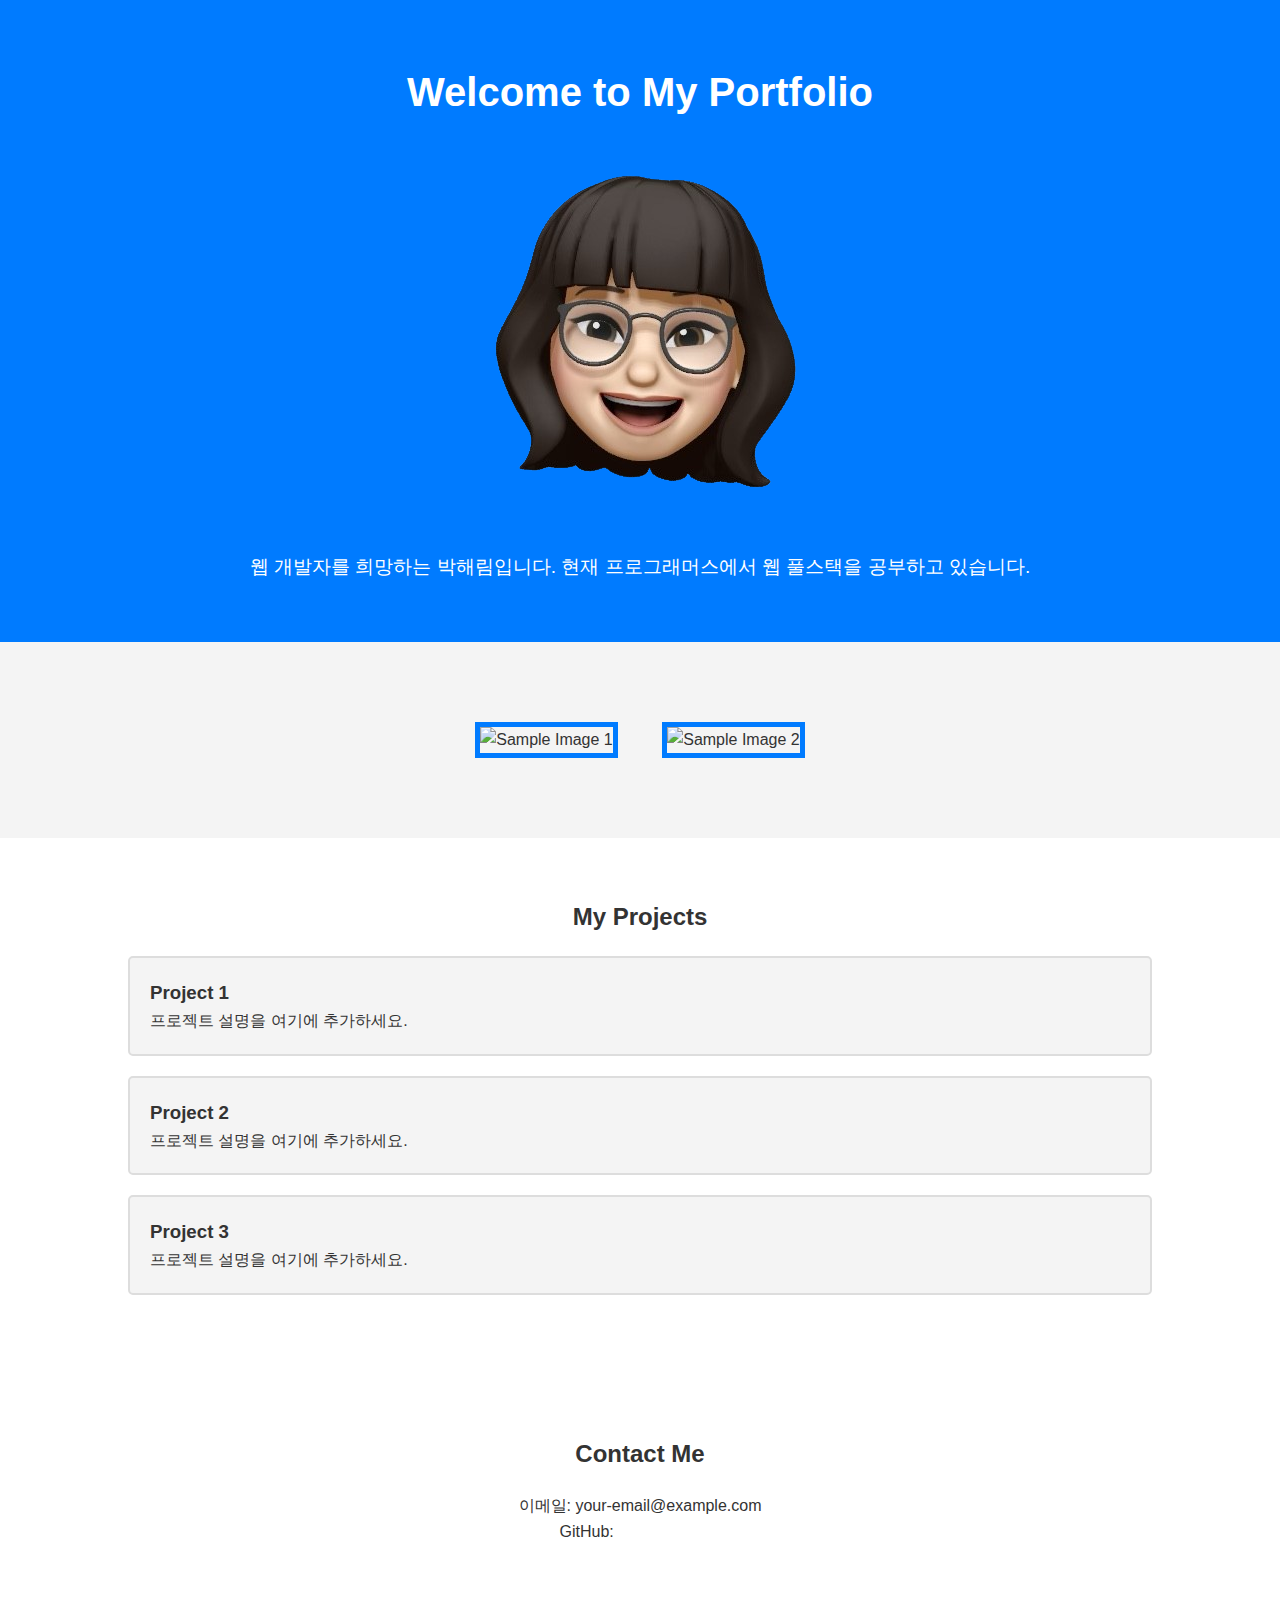
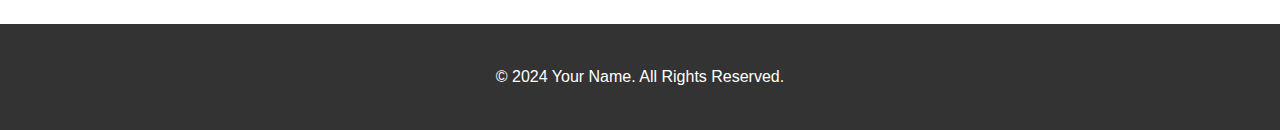
==== main.html @ cd2d1ee6 "pushtest" ====
<!DOCTYPE html>
<html lang="en">
<head>
    <meta charset="UTF-8">
    <meta http-equiv="X-UA-Compatible" content="IE=edge">
    <meta name="viewport" content="width=device-width, initial-scale=1.0">
    <title>Portfolio</title>
    <link rel="stylesheet" href="styles.css">
</head>
<body>
    <!-- 헤더 섹션 -->
    <header class="header">
        <div class="container">
            <h1>Welcome to My Portfolio</h1>
            <img src="image/mimoge.png">
            <p>웹 개발자를 희망하는 박해림입니다. 현재 프로그래머스에서 웹 풀스택을 공부하고 있습니다.</p>
        </div>
    </header>

    <!-- 이미지 섹션 -->
    <section class="image-section">
        <div class="container">
            <img src="your-image1.jpg" alt="Sample Image 1" class="portfolio-image">
            <img src="your-image2.jpg" alt="Sample Image 2" class="portfolio-image">
        </div>
    </section>

    <!-- 프로젝트 섹션 -->
    <section class="projects-section">
        <div class="container">
            <h2>My Projects</h2>
            <div class="project">
                <h3>Project 1</h3>
                <p>프로젝트 설명을 여기에 추가하세요.</p>
            </div>
            <div class="project">
                <h3>Project 2</h3>
                <p>프로젝트 설명을 여기에 추가하세요.</p>
            </div>
            <div class="project">
                <h3>Project 3</h3>
                <p>프로젝트 설명을 여기에 추가하세요.</p>
            </div>
        </div>
    </section>

    <!-- 연락처 섹션 -->
    <section class="contact-section">
        <div class="container">
            <h2>Contact Me</h2>
            <p>이메일: your-email@example.com</p>
            <p>GitHub: <a href="https://github.com/yourusername">yourusername</a></p>
        </div>
    </section>

    <!-- 푸터 섹션 -->
    <footer class="footer">
        <div class="container">
            <p>&copy; 2024 Your Name. All Rights Reserved.</p>
        </div>
    </footer>
</body>
</html>
---- styles.css ----
/* styles.css */

/* 기본 스타일 초기화 */
body, h1, h2, h3, p {
    margin: 0;
    padding: 0;
    font-family: Arial, sans-serif;
}

/* 기본 바디 스타일 */
body {
    background-color: white;
    color: #333;
    line-height: 1.6;
}

/* 컨테이너 */
.container {
    width: 80%;
    max-width: 1200px;
    margin: 0 auto;
    padding: 20px;
}

/* 헤더 스타일 */
.header {
    background-color: #007bff; /* 파란색 */
    color: white;
    padding: 40px 0;
    text-align: center;
}

.header h1 {
    font-size: 2.5rem;
}

.header p {
    font-size: 1.2rem;
}

/* 이미지 섹션 스타일 */
.image-section {
    background-color: #f4f4f4;
    padding: 40px 0;
    text-align: center;
}

.portfolio-image {
    max-width: 45%;
    margin: 20px;
    border: 5px solid #007bff; /* 파란색 */
}

/* 프로젝트 섹션 스타일 */
.projects-section {
    background-color: white;
    padding: 40px 0;
}

.projects-section h2 {
    text-align: center;
    margin-bottom: 20px;
<<<<<<< HEAD
    color: #007bff; /* 파란색 */
=======
    color: cornflowerblue; /* 파란색 */
>>>>>>> e0dd93e (portfolio test)
}

.project {
    background-color: #f4f4f4;
    padding: 20px;
    margin-bottom: 20px;
    border: 2px solid #ddd;
    border-radius: 5px;
}

/* 연락처 섹션 스타일 */
.contact-section {
<<<<<<< HEAD
    background-color: #007bff; /* 파란색 */
=======
    background-color: cornflowerblue; /* 파란색 */
>>>>>>> e0dd93e (portfolio test)
    color: white;
    padding: 40px 0;
    text-align: center;
}

.contact-section h2 {
    margin-bottom: 20px;
}

.contact-section a {
    color: white;
    text-decoration: none;
}

/* 푸터 스타일 */
.footer {
    background-color: #333;
    color: white;
    text-align: center;
    padding: 20px 0;
    margin-top: 20px;
}
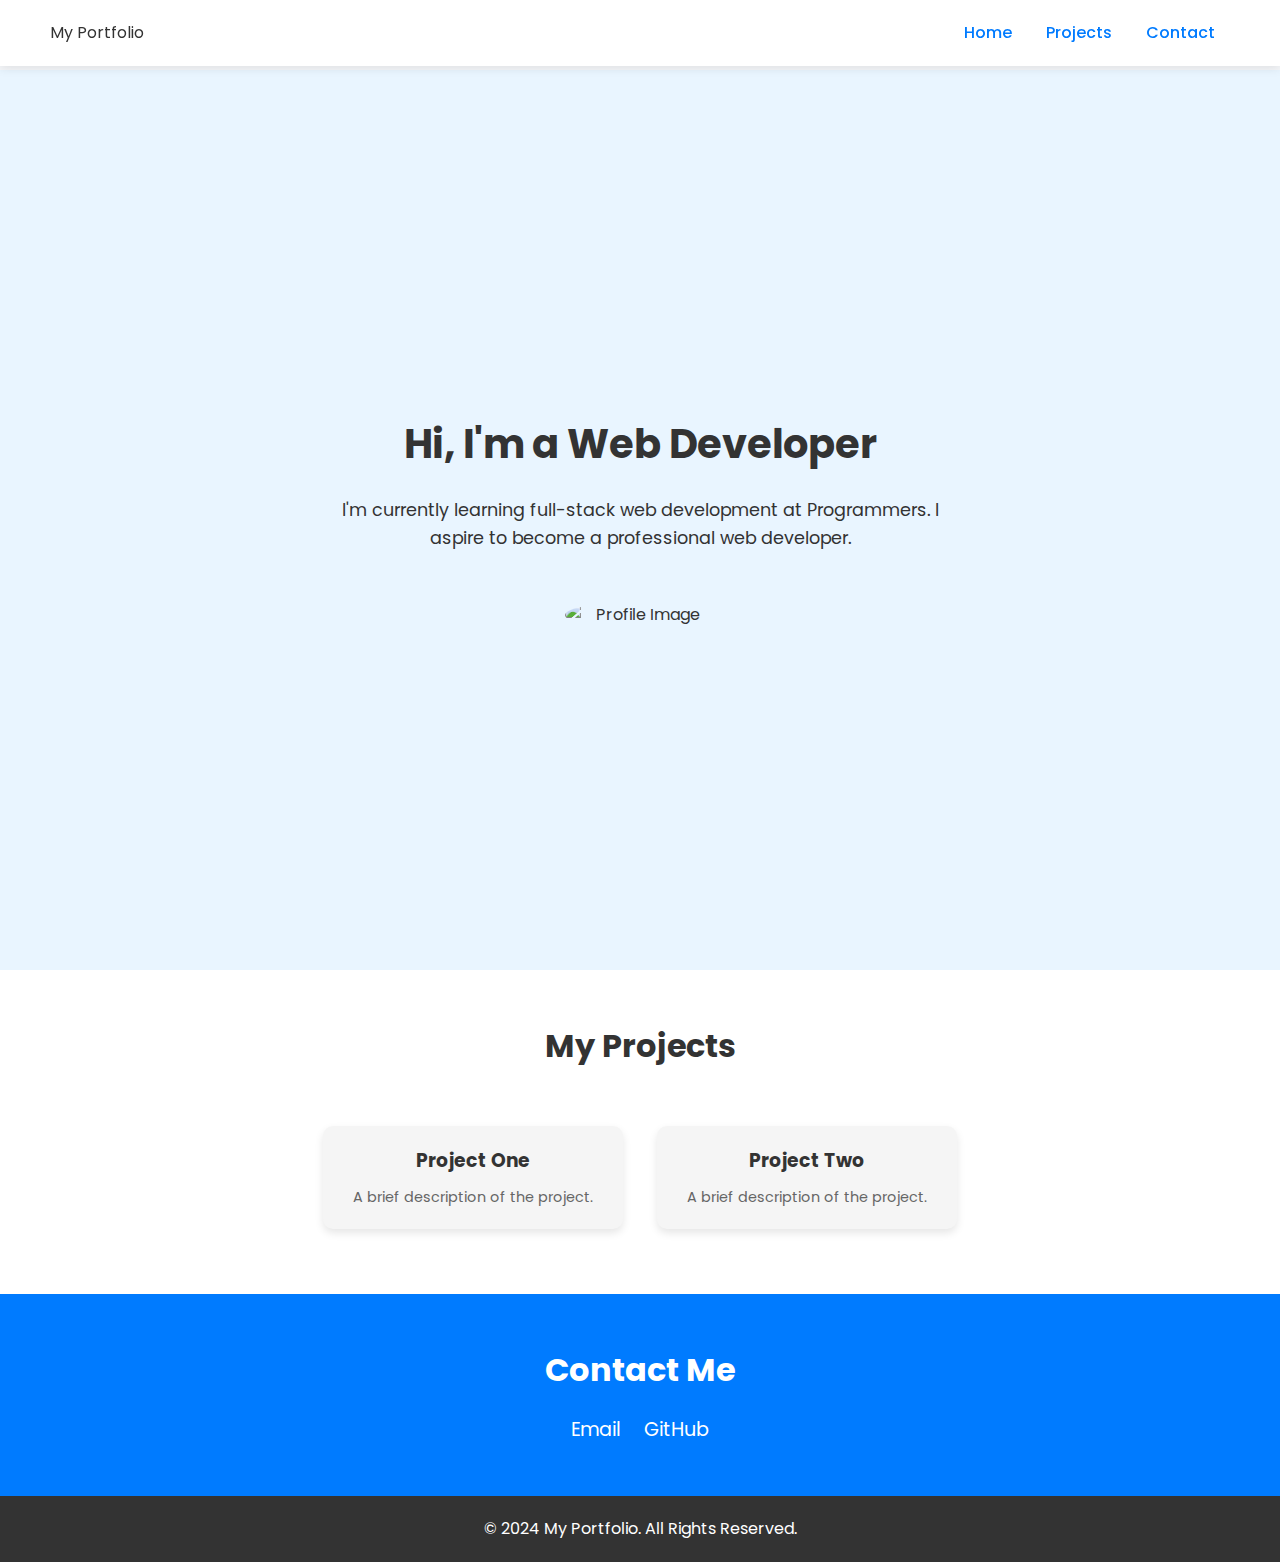
==== commit fca45c5b: "Main, Styles Change ver1" ====
--- a/main.html
+++ b/main.html
@@ -2,62 +2,54 @@
 <html lang="en">
 <head>
     <meta charset="UTF-8">
-    <meta http-equiv="X-UA-Compatible" content="IE=edge">
     <meta name="viewport" content="width=device-width, initial-scale=1.0">
-    <title>Portfolio</title>
+    <title>My Portfolio</title>
+    <link href="https://fonts.googleapis.com/css2?family=Poppins:wght@300;400;500;600&display=swap" rel="stylesheet">
     <link rel="stylesheet" href="styles.css">
 </head>
 <body>
-    <!-- 헤더 섹션 -->
-    <header class="header">
-        <div class="container">
-            <h1>Welcome to My Portfolio</h1>
-            <img src="image/mimoge.png">
-            <p>웹 개발자를 희망하는 박해림입니다. 현재 프로그래머스에서 웹 풀스택을 공부하고 있습니다.</p>
-        </div>
+
+    <!-- Header -->
+    <header>
+        <div class="logo">My Portfolio</div>
+        <nav class="nav-links">
+            <a href="#home">Home</a>
+            <a href="#projects">Projects</a>
+            <a href="#contact">Contact</a>
+        </nav>
     </header>
 
-    <!-- 이미지 섹션 -->
-    <section class="image-section">
-        <div class="container">
-            <img src="your-image1.jpg" alt="Sample Image 1" class="portfolio-image">
-            <img src="your-image2.jpg" alt="Sample Image 2" class="portfolio-image">
+    <!-- Hero Section -->
+    <section class="hero" id="home">
+        <h1>Hi, I'm a Web Developer</h1>
+        <p>I'm currently learning full-stack web development at Programmers. I aspire to become a professional web developer.</p>
+        <img src="profile.jpg" alt="Profile Image">
+    </section>
+
+    <!-- Projects Section -->
+    <section class="projects" id="projects">
+        <h2>My Projects</h2>
+        <div class="project-card">
+            <h3>Project One</h3>
+            <p>A brief description of the project.</p>
+        </div>
+        <div class="project-card">
+            <h3>Project Two</h3>
+            <p>A brief description of the project.</p>
         </div>
     </section>
 
-    <!-- 프로젝트 섹션 -->
-    <section class="projects-section">
-        <div class="container">
-            <h2>My Projects</h2>
-            <div class="project">
-                <h3>Project 1</h3>
-                <p>프로젝트 설명을 여기에 추가하세요.</p>
-            </div>
-            <div class="project">
-                <h3>Project 2</h3>
-                <p>프로젝트 설명을 여기에 추가하세요.</p>
-            </div>
-            <div class="project">
-                <h3>Project 3</h3>
-                <p>프로젝트 설명을 여기에 추가하세요.</p>
-            </div>
-        </div>
+    <!-- Contact Section -->
+    <section class="contact" id="contact">
+        <h2>Contact Me</h2>
+        <a href="mailto:your.email@example.com">Email</a>
+        <a href="https://github.com/haerimi">GitHub</a>
     </section>
 
-    <!-- 연락처 섹션 -->
-    <section class="contact-section">
-        <div class="container">
-            <h2>Contact Me</h2>
-            <p>이메일: your-email@example.com</p>
-            <p>GitHub: <a href="https://github.com/yourusername">yourusername</a></p>
-        </div>
-    </section>
+    <!-- Footer -->
+    <footer>
+        &copy; 2024 My Portfolio. All Rights Reserved.
+    </footer>
 
-    <!-- 푸터 섹션 -->
-    <footer class="footer">
-        <div class="container">
-            <p>&copy; 2024 Your Name. All Rights Reserved.</p>
-        </div>
-    </footer>
 </body>
 </html>
--- a/styles.css
+++ b/styles.css
@@ -1,106 +1,142 @@
-/* styles.css */
-
-/* 기본 스타일 초기화 */
-body, h1, h2, h3, p {
+/* Global Styles */
+* {
     margin: 0;
     padding: 0;
-    font-family: Arial, sans-serif;
+    box-sizing: border-box;
+    font-family: 'Poppins', sans-serif;
 }
 
-/* 기본 바디 스타일 */
 body {
-    background-color: white;
+    background-color: #f5f7fa;
     color: #333;
     line-height: 1.6;
 }
 
-/* 컨테이너 */
-.container {
-    width: 80%;
-    max-width: 1200px;
-    margin: 0 auto;
-    padding: 20px;
+a {
+    text-decoration: none;
+    color: inherit;
 }
 
-/* 헤더 스타일 */
-.header {
-    background-color: #007bff; /* 파란색 */
-    color: white;
-    padding: 40px 0;
+/* Header Styles */
+header {
+    background-color: #fff;
+    padding: 20px 50px;
+    display: flex;
+    justify-content: space-between;
+    align-items: center;
+    box-shadow: 0 2px 10px rgba(0, 0, 0, 0.1);
+    position: fixed;
+    width: 100%;
+    top: 0;
+    z-index: 1000;
+}
+
+.nav-links a {
+    margin: 0 15px;
+    font-weight: 500;
+    color: #007BFF;
+    transition: color 0.3s;
+}
+
+.nav-links a:hover {
+    color: #0056b3;
+}
+
+/* Hero Section Styles */
+.hero {
+    display: flex;
+    flex-direction: column;
+    align-items: center;
+    justify-content: center;
+    height: 100vh;
+    text-align: center;
+    background-color: #e9f5ff;
+    padding: 20px;
+    margin-top: 70px;
+}
+
+.hero h1 {
+    font-size: 2.5rem;
+    margin-bottom: 20px;
+}
+
+.hero p {
+    font-size: 1.1rem;
+    margin-bottom: 30px;
+    max-width: 600px;
+}
+
+.hero img {
+    width: 150px;
+    border-radius: 50%;
+    margin-top: 20px;
+}
+
+/* Project Section Styles */
+.projects {
+    padding: 50px 0;
+    background-color: #fff;
     text-align: center;
 }
 
-.header h1 {
-    font-size: 2.5rem;
+.projects h2 {
+    margin-bottom: 40px;
+    font-size: 2rem;
 }
 
-.header p {
-    font-size: 1.2rem;
+.project-card {
+    display: inline-block;
+    background-color: #f5f5f5;
+    padding: 20px;
+    margin: 15px;
+    width: 300px;
+    border-radius: 10px;
+    box-shadow: 0 4px 8px rgba(0, 0, 0, 0.1);
+    transition: transform 0.3s;
 }
 
-/* 이미지 섹션 스타일 */
-.image-section {
-    background-color: #f4f4f4;
-    padding: 40px 0;
-    text-align: center;
+.project-card:hover {
+    transform: translateY(-10px);
 }
 
-.portfolio-image {
-    max-width: 45%;
-    margin: 20px;
-    border: 5px solid #007bff; /* 파란색 */
+.project-card h3 {
+    margin-bottom: 10px;
+    color: #333;
 }
 
-/* 프로젝트 섹션 스타일 */
-.projects-section {
-    background-color: white;
-    padding: 40px 0;
+.project-card p {
+    font-size: 0.9rem;
+    color: #666;
 }
 
-.projects-section h2 {
+/* Contact Section Styles */
+.contact {
+    padding: 50px 0;
     text-align: center;
-    margin-bottom: 20px;
-<<<<<<< HEAD
-    color: #007bff; /* 파란색 */
-=======
-    color: cornflowerblue; /* 파란색 */
->>>>>>> e0dd93e (portfolio test)
+    background-color: #007BFF;
+    color: white;
 }
 
-.project {
-    background-color: #f4f4f4;
-    padding: 20px;
+.contact h2 {
     margin-bottom: 20px;
-    border: 2px solid #ddd;
-    border-radius: 5px;
+    font-size: 2rem;
 }
 
-/* 연락처 섹션 스타일 */
-.contact-section {
-<<<<<<< HEAD
-    background-color: #007bff; /* 파란색 */
-=======
-    background-color: cornflowerblue; /* 파란색 */
->>>>>>> e0dd93e (portfolio test)
+.contact a {
+    margin: 0 10px;
+    font-size: 1.2rem;
     color: white;
-    padding: 40px 0;
-    text-align: center;
+    transition: color 0.3s;
 }
 
-.contact-section h2 {
-    margin-bottom: 20px;
+.contact a:hover {
+    color: #ddd;
 }
 
-.contact-section a {
-    color: white;
-    text-decoration: none;
-}
-
-/* 푸터 스타일 */
-.footer {
+/* Footer Styles */
+footer {
+    padding: 20px 0;
     background-color: #333;
     color: white;
     text-align: center;
-    padding: 20px 0;
-    margin-top: 20px;
-}
+}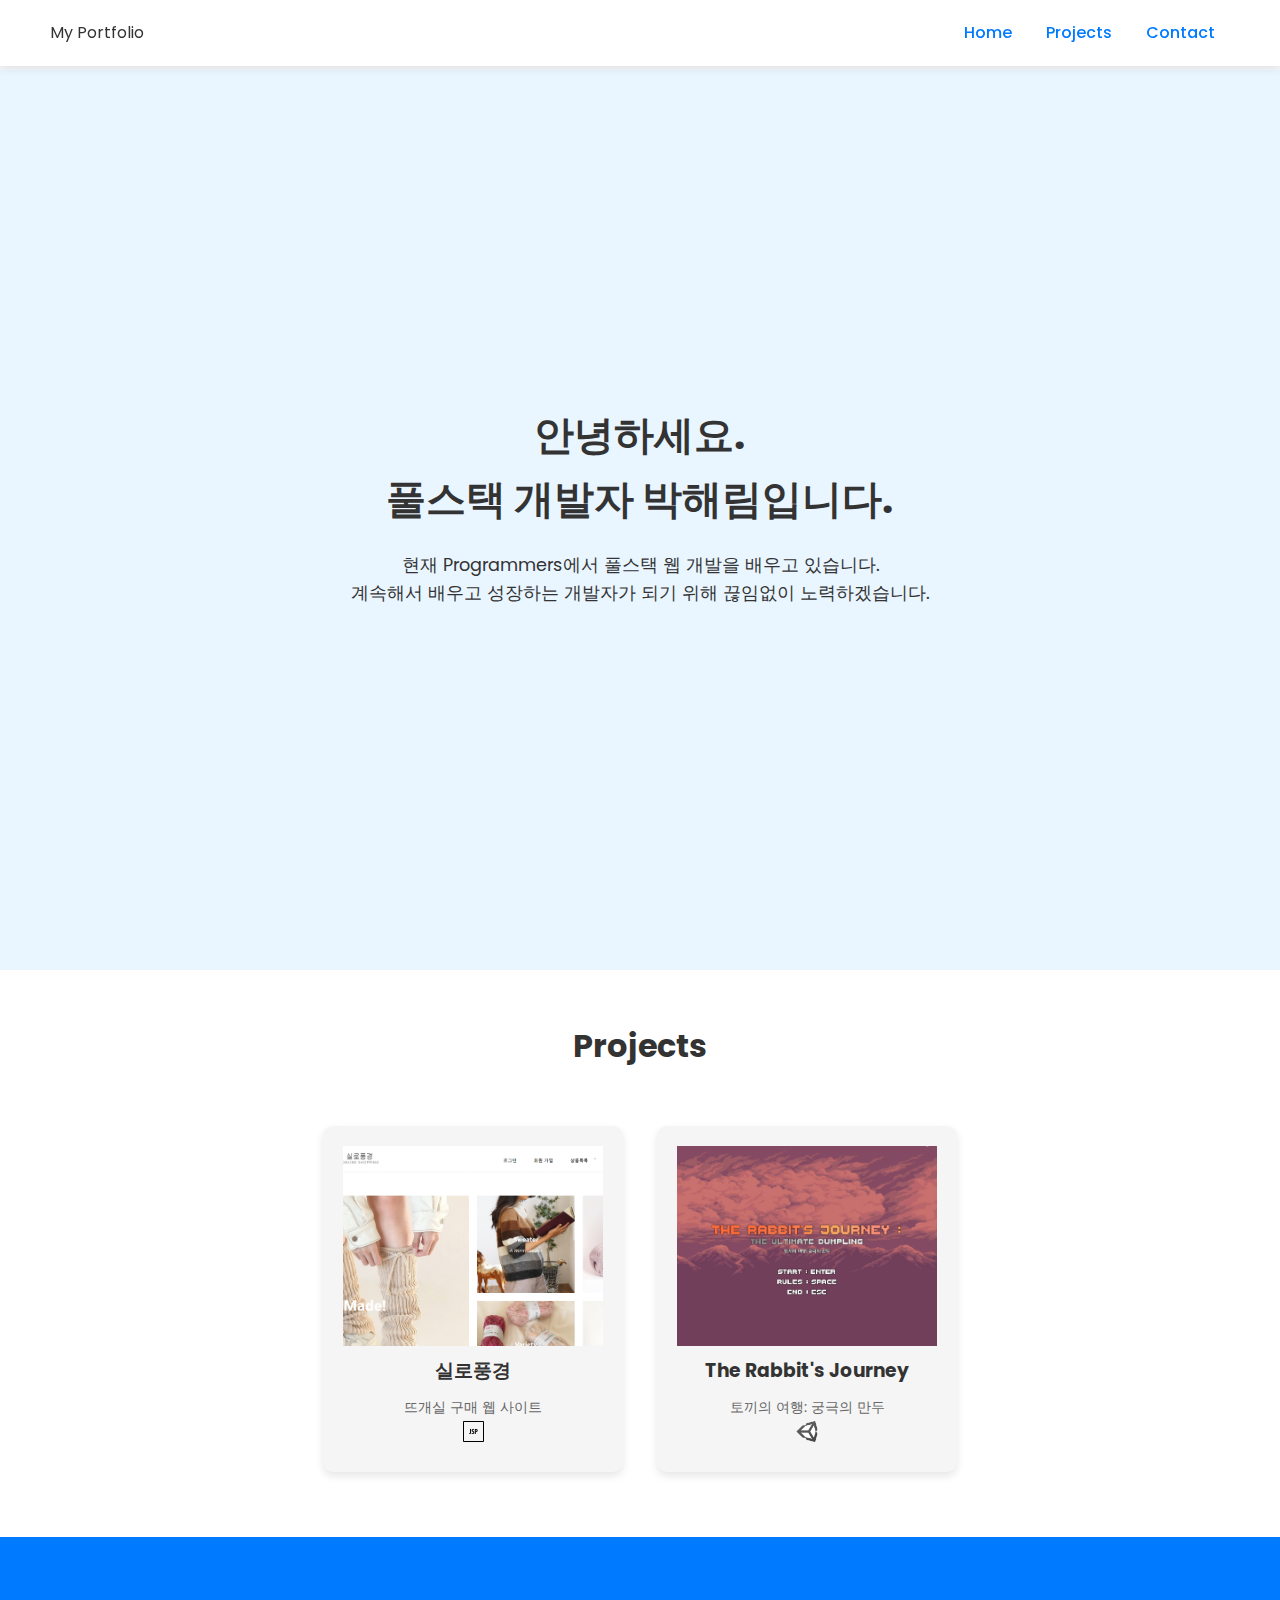
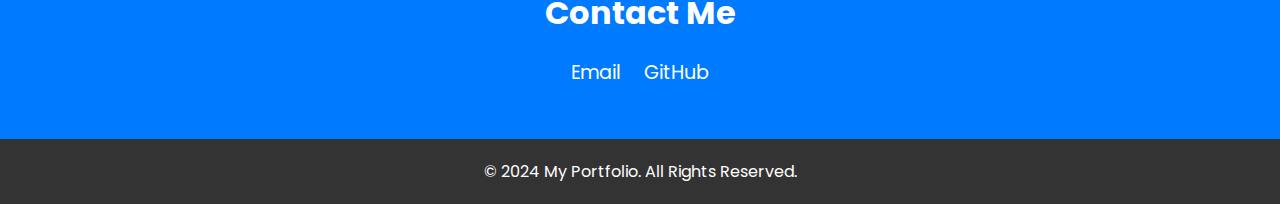
==== commit eb683901: "Image Add" ====
--- a/main.html
+++ b/main.html
@@ -21,29 +21,41 @@
 
     <!-- Hero Section -->
     <section class="hero" id="home">
-        <h1>Hi, I'm a Web Developer</h1>
-        <p>I'm currently learning full-stack web development at Programmers. I aspire to become a professional web developer.</p>
-        <img src="profile.jpg" alt="Profile Image">
+        <h1>안녕하세요. <br>
+            풀스택 개발자 박해림입니다.</h1>
+        <p> 현재 Programmers에서 풀스택 웹 개발을 배우고 있습니다. <br>
+            계속해서 배우고 성장하는 개발자가 되기 위해 끊임없이 노력하겠습니다.</p>
     </section>
 
     <!-- Projects Section -->
     <section class="projects" id="projects">
-        <h2>My Projects</h2>
+        <h2>Projects</h2>
         <div class="project-card">
-            <h3>Project One</h3>
-            <p>A brief description of the project.</p>
+            <!-- Image Box -->
+            <div class="image-container">
+                <img src="image/Silo_main.png"> 
+            </div>
+            <h3>실로풍경</h3>
+            <p>뜨개실 구매 웹 사이트</p>
+            <img src="image/jsp_icon.png" id="mini_icon">
         </div>
         <div class="project-card">
-            <h3>Project Two</h3>
-            <p>A brief description of the project.</p>
+            <!-- Image Box -->
+            <div class="image-container">
+                <img src="image/The Rabbit's Journey_Game_main.png"> 
+            </div>
+            <h3>The Rabbit's Journey</h3>
+            <p>토끼의 여행: 궁극의 만두</p>
+            <img src="image/unity_icon.png" id="mini_icon">
         </div>
     </section>
 
     <!-- Contact Section -->
     <section class="contact" id="contact">
         <h2>Contact Me</h2>
-        <a href="mailto:your.email@example.com">Email</a>
-        <a href="https://github.com/haerimi">GitHub</a>
+        <a href="mailto:yjec14@naver.com">Email</a>
+        <a href="https://github.com/haerimi" target="_blank">GitHub</a>
+
     </section>
 
     <!-- Footer -->
--- a/styles.css
+++ b/styles.css
@@ -100,6 +100,7 @@
 }
 
 .project-card h3 {
+    margin-top: 10px;
     margin-bottom: 10px;
     color: #333;
 }
@@ -139,4 +140,29 @@
     background-color: #333;
     color: white;
     text-align: center;
+}
+
+/* 컨테이너의 크기를 지정 */
+.image-container {
+    width: 260px; /* 원하는 너비 */
+    height: 200px; /* 원하는 높이 */
+    overflow: hidden; /* 넘치는 이미지 부분 숨기기 */
+    position: relative; /* 자식 요소에 대한 절대 위치 지정 가능 */
+    
+}
+
+/* 이미지 스타일링 */
+.image-container img {
+    width: 100%; /* div의 너비에 맞게 이미지 너비 조정 */
+    height: 100%; /* div의 높이에 맞게 이미지 높이 조정 */
+    object-fit: cover; /* 이미지가 div를 덮도록 조정 */
+    position: absolute; /* 이미지의 절대 위치 지정 */
+    top: 50%; /* div의 중앙에 맞춤 */
+    left: 50%; /* div의 중앙에 맞춤 */
+    transform: translate(-50%, -50%); /* 중앙 정렬 */
+}
+
+#mini_icon {
+    width: 25px;
+    height: 25px;
 }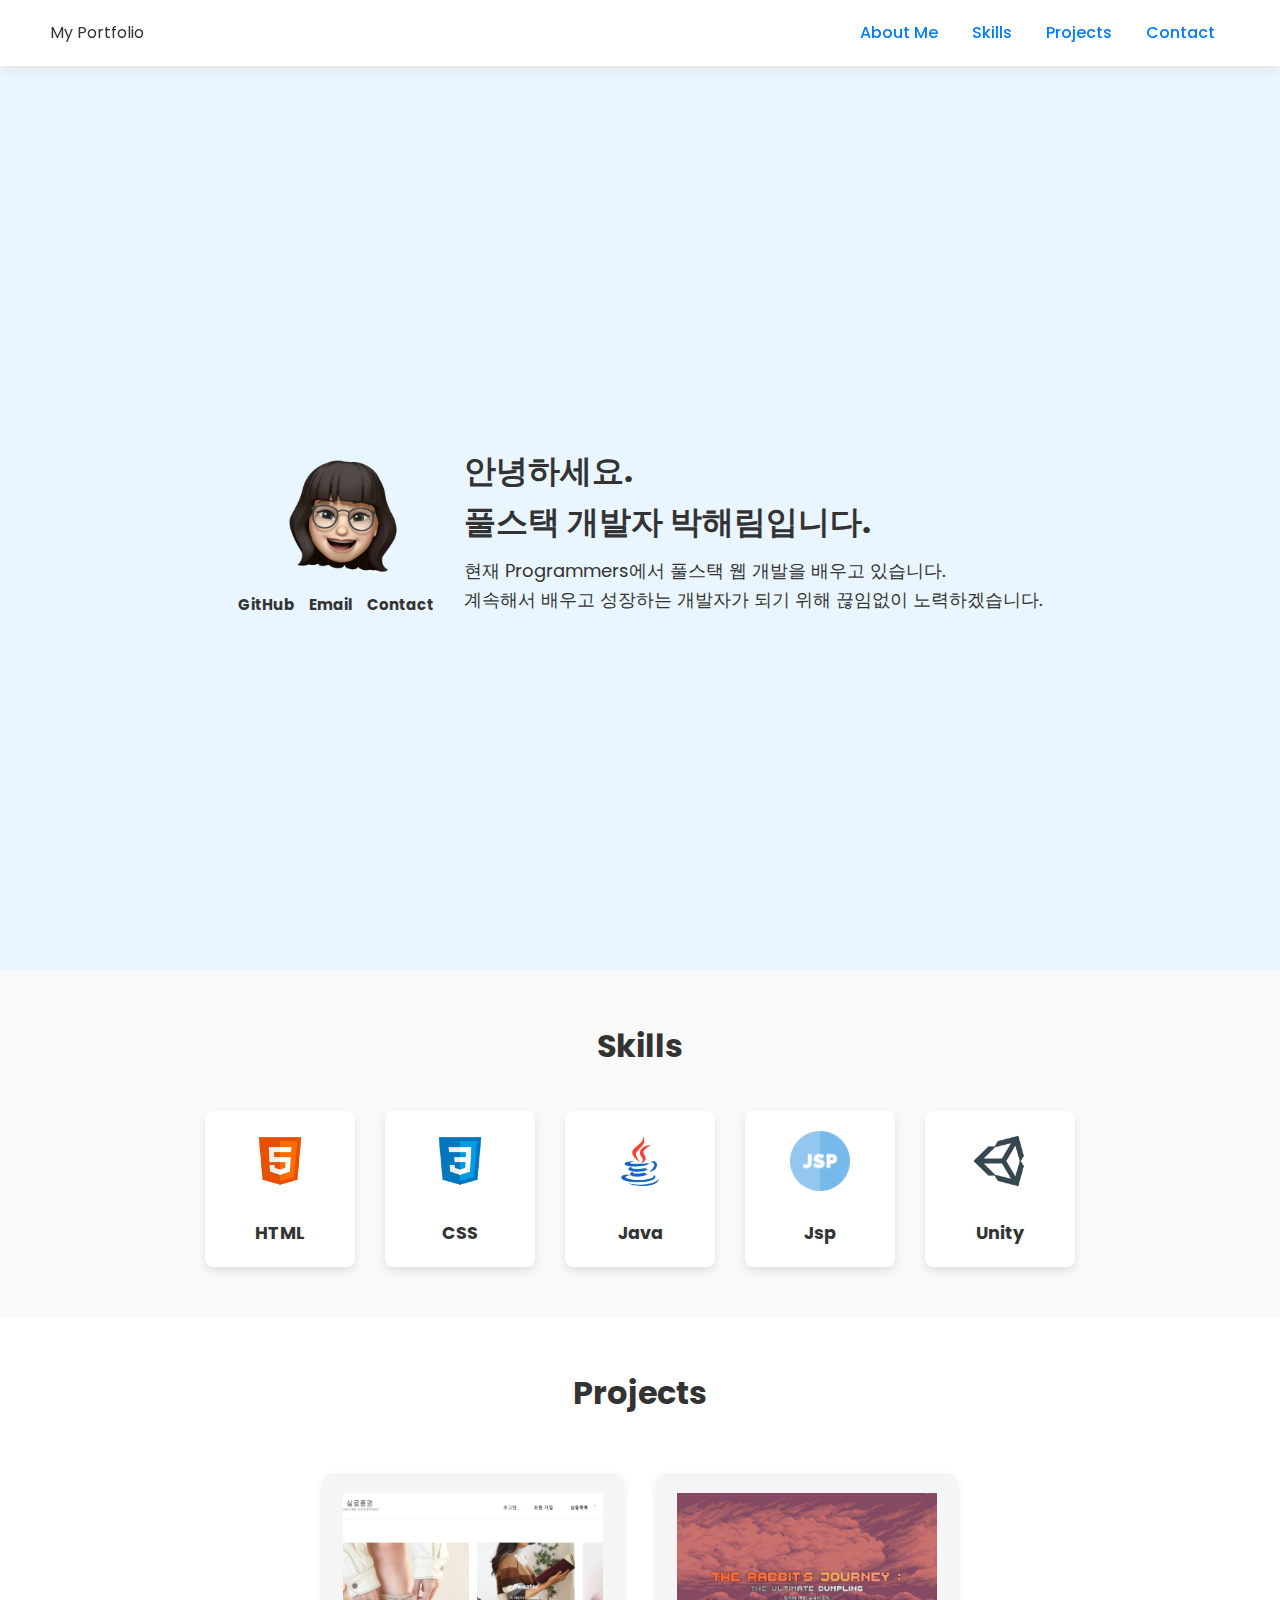
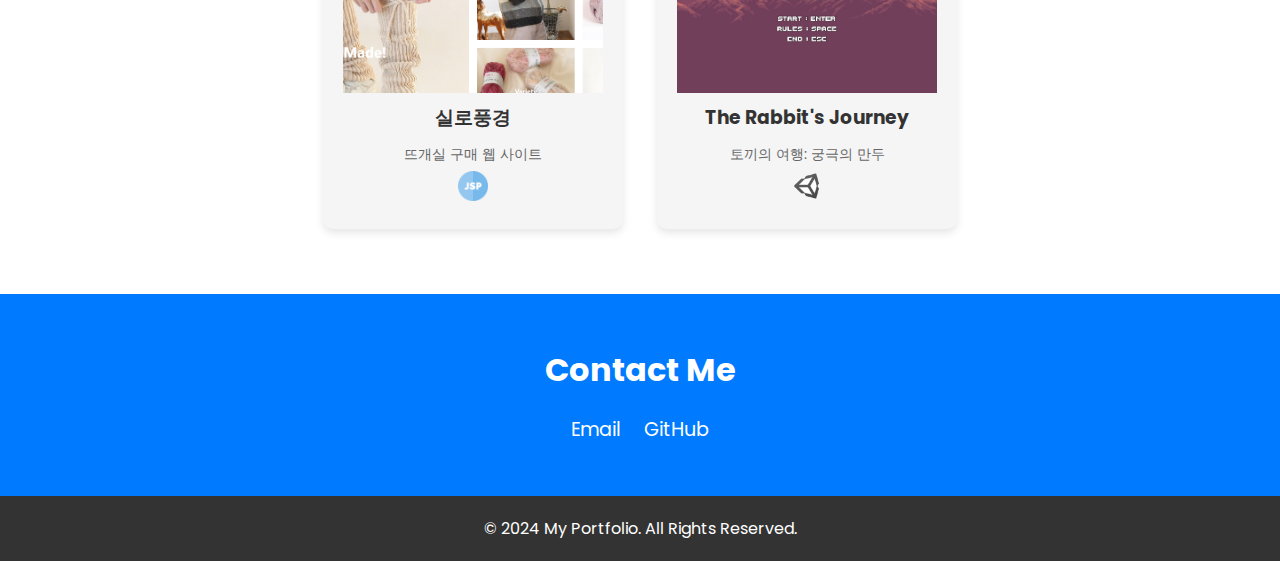
==== commit f28a7fef: "Skills Scetion Add" ====
--- a/main.html
+++ b/main.html
@@ -8,23 +8,64 @@
     <link rel="stylesheet" href="styles.css">
 </head>
 <body>
-
     <!-- Header -->
     <header>
         <div class="logo">My Portfolio</div>
         <nav class="nav-links">
-            <a href="#home">Home</a>
+            <a href="#about_me">About Me</a>
+            <a href="#skills">Skills</a>
             <a href="#projects">Projects</a>
             <a href="#contact">Contact</a>
         </nav>
     </header>
 
     <!-- Hero Section -->
-    <section class="hero" id="home">
-        <h1>안녕하세요. <br>
-            풀스택 개발자 박해림입니다.</h1>
-        <p> 현재 Programmers에서 풀스택 웹 개발을 배우고 있습니다. <br>
-            계속해서 배우고 성장하는 개발자가 되기 위해 끊임없이 노력하겠습니다.</p>
+    <section class="hero" id="about_me">
+        <div class="profile-intro">
+            <div class="profile-box">
+                <img src="image/mimoge.png" class = "profile-img">   
+                <!-- h5 요소 일렬로 나열 -->
+                <div class = "oneLine">
+                    <a href="https://github.com/haerimi" target="_blank">GitHub</a>
+                    <a href="mailto:yjec14@naver.com">Email</a>
+                    <a href="#contact">Contact</a>
+                </div>           
+            </div>
+            <div class="intro-box">
+                <h1>안녕하세요. <br>
+                    풀스택 개발자 박해림입니다.</h1>
+                <p> 현재 Programmers에서 풀스택 웹 개발을 배우고 있습니다. <br>
+                    계속해서 배우고 성장하는 개발자가 되기 위해 끊임없이 노력하겠습니다.</p>
+            </div>
+        </div>
+    </section>
+
+    <!-- Skills Section -->
+    <section class="skills" id="skills">
+        <h2>Skills</h2>
+        <div class="skills-container">
+            <!-- Skill Card Example -->
+            <div class="skill-card">
+                <img src="image/html5_icon.png" alt="HTML Icon" class="skill-icon">
+                <h4>HTML</h4>
+            </div>
+            <div class="skill-card">
+                <img src="image/css_icon.png" alt="CSS Icon" class="skill-icon">
+                <h4>CSS</h4>
+            </div>
+            <div class="skill-card">
+                <img src="image/java_icon.png" alt="Java Icon" class="skill-icon">
+                <h4>Java</h4>
+            </div>
+            <div class="skill-card">
+                <img src="image/jsp_icon.png" alt="Jsp Icon" class="skill-icon">
+                <h4>Jsp</h4>
+            </div>
+            <div class="skill-card">
+                <img src="image/unity_icon.png" alt="Unity Icon" class="skill-icon">
+                <h4>Unity</h4>
+            </div>
+        </div>
     </section>
 
     <!-- Projects Section -->
@@ -46,7 +87,7 @@
             </div>
             <h3>The Rabbit's Journey</h3>
             <p>토끼의 여행: 궁극의 만두</p>
-            <img src="image/unity_icon.png" id="mini_icon">
+            <img src="image/unity_icon_mini.png" id="mini_icon">
         </div>
     </section>
 
--- a/styles.css
+++ b/styles.css
@@ -6,6 +6,11 @@
     font-family: 'Poppins', sans-serif;
 }
 
+/* 부드러운 스크롤 */
+html {
+    scroll-behavior: smooth;
+}
+
 body {
     background-color: #f5f7fa;
     color: #333;
@@ -45,11 +50,9 @@
 /* Hero Section Styles */
 .hero {
     display: flex;
-    flex-direction: column;
     align-items: center;
     justify-content: center;
     height: 100vh;
-    text-align: center;
     background-color: #e9f5ff;
     padding: 20px;
     margin-top: 70px;
@@ -70,6 +73,106 @@
     width: 150px;
     border-radius: 50%;
     margin-top: 20px;
+}
+
+.profile-intro {
+    display: flex;
+    align-items: center;
+    justify-content: center;
+    gap: 20px;
+}
+
+.profile-box { 
+    display: flex;
+    flex-direction: column;
+    align-items: center; /* 수평 가운데 정렬 */
+    text-align: center; /* 텍스트 가운데 정렬 */
+}
+
+.profile-img {    
+    border-radius: 50%;
+    width: 150px; 
+    height: 150px;
+    object-fit: cover;
+}
+
+.intro-box {
+    flex: 2;
+    margin-top: 20px;
+    max-width: 600px;
+}
+
+.intro-box h1 {
+    font-size: 32px;
+    margin: 0;
+}
+
+.intro-box p {
+    font-size: 18px;
+    margin: 10px 0 0;
+}
+
+.oneLine a {
+    font-size: 15px;
+    font-weight: bold;
+    display: inline;
+    margin-right: 10px;
+}
+
+.oneLine a:hover {
+    color: #007BFF; /* 마우스 오버 시 색상 변경 */
+    font-weight: bold; 
+}
+
+/* Skills Section Styles */
+.skills {
+    /* 헤더의 높이만큼 스크롤 마진을 추가 
+        안주면 메뉴 클릭 시 제목 윗부분 잘림 현상 발생 */
+    scroll-margin-top: 40px; 
+    padding: 50px 0;
+    background-color: #f9f9f9; /* 섹션 배경색 */
+    text-align: center;
+}
+
+.skills h2 {
+    margin-bottom: 40px;
+    font-size: 2rem;
+}
+
+.skills-container {
+    display: flex;
+    justify-content: center;
+    align-items: center;
+    flex-wrap: wrap;
+    gap: 30px; /* 각 카드 사이의 간격 */
+    max-width: 1000px; /* 전체 컨테이너의 최대 너비 */
+    margin: 0 auto; /* 가운데 정렬 */
+}
+
+.skill-card {
+    background-color: #fff;
+    padding: 20px;
+    border-radius: 8px;
+    box-shadow: 0 4px 8px rgba(0, 0, 0, 0.1);
+    width: 150px; /* 카드 너비 */
+    text-align: center;
+    transition: transform 0.3s ease;
+}
+
+.skill-card:hover {
+    transform: translateY(-5px); /* 마우스 호버 시 효과 */
+}
+
+.skill-icon {
+    width: 60px;
+    height: 60px;
+    margin-bottom: 10px; /* 아이콘과 텍스트 사이의 간격 */
+}
+
+.skill-card h4 {
+    font-size: 1.1rem;
+    margin-top: 10px;
+    color: #333;
 }
 
 /* Project Section Styles */
@@ -142,7 +245,8 @@
     text-align: center;
 }
 
-/* 컨테이너의 크기를 지정 */
+/* 박스 크기를 지정하여 그 크기만큼 이미지가 잘리도록 수정
+    컨테이너의 크기를 지정 */
 .image-container {
     width: 260px; /* 원하는 너비 */
     height: 200px; /* 원하는 높이 */
@@ -163,6 +267,12 @@
 }
 
 #mini_icon {
-    width: 25px;
-    height: 25px;
+    margin-top: 5px;
+    width: 30px;
+    height: 30px;
+}
+
+/* 전체 페이지를 100%로 확대 */
+.element {
+    transform: scale(1.1);
 }